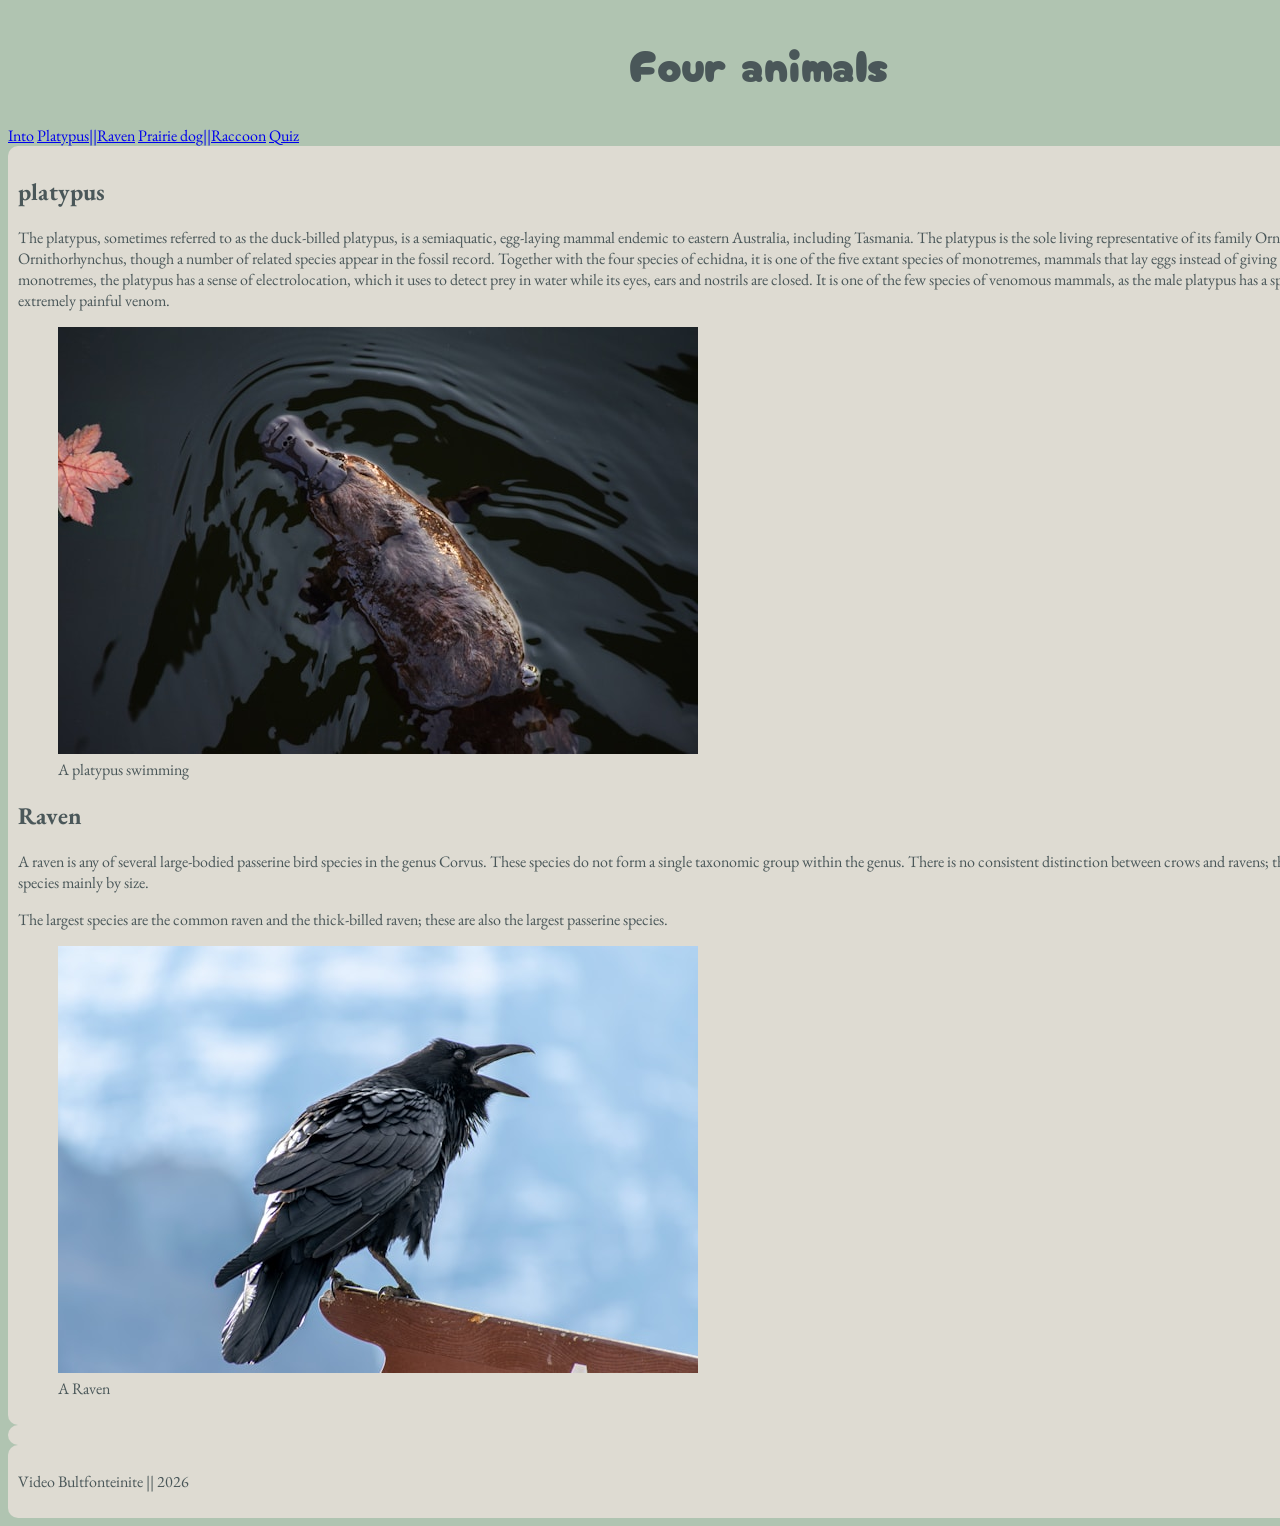
==== sida2.html @ 8d690bf0 "started with Css now" ====
<!DOCTYPE html>
<html lang="en">

<head>
    <meta charset="UTF-8">
    <meta name="viewport" content="width=device-width, initial-scale=1.0">
    <title>Four animals</title>
<link rel="stylesheet" href="style.css">
</head>

<body>
    <div class="container">
        <header class="into">
            <h1>Four animals</h1>
            <nav>
                <a href="./index.html">Into</a>
                <a href="./sida2.html">Platypus||Raven</a>
                <a href="./sida3.html">Prairie dog||Raccoon</a>
                <a href="./sida4.html">Quiz</a>
            </nav>
        </header>
        <main>
            <div class="animal">
            <h2>platypus</h2>
            <div class="text">
            <p>The platypus, sometimes referred to as the duck-billed platypus, is a semiaquatic, egg-laying mammal endemic to eastern Australia, including Tasmania. The platypus is the sole living representative of its family Ornithorhynchidae and genus Ornithorhynchus, though a number of related species appear in the fossil record. Together with the four species of echidna, it is one of the five extant species of monotremes, mammals that lay eggs instead of giving birth to live young. Like other monotremes, the platypus has a sense of electrolocation, which it uses to detect prey in water while its eyes, ears and nostrils are closed. It is one of the few species of venomous mammals, as the male platypus has a spur on each hind foot that delivers an extremely painful venom.</p>
            </div>
            <figure>
                <img src="./bilder/michael-jerrard-Vv019m_ClpY-unsplash.jpg" alt="a picture of a swimming platypus">
                <figcaption>A platypus swimming</figcaption>
            </figure>
            </div>

            <div class="animal">
            <h2>Raven</h2>
            <div class="text">
            <p>A raven is any of several large-bodied passerine bird species in the genus Corvus. These species do not form a single taxonomic group within the genus. There is no consistent distinction between crows and ravens; the two names are assigned to different species mainly by size.</p>
             <p>The largest species are the common raven and the thick-billed raven; these are also the largest passerine species.</p>
            </div>
            <figure>
                <img src="./bilder/anastasiya-dalenka-7iwKvbL3-UE-unsplash.jpg" alt="A raven sitting on wood">
                <figcaption>A Raven</figcaption>
            </figure>
            </div>
        </main>
        <aside >
        
        </aside>
        <footer>
            <p class="name">Video Bultfonteinite || 2026</p>
        </footer>
    </div>
</body>

</html>
---- style.css ----
/* font */
@import url('https://fonts.googleapis.com/css2?family=Cherry+Bomb+One&family=EB+Garamond:ital,wght@0,400..800;1,400..800&display=swap');
/* colours */
:root {
    --cherry-blossom: #edafb8ff;
    --powder-petal: #f7e1d7ff;
    --dust-grey: #dedbd2ff;
    --ash-grey: #b0c4b1ff;
    --iron-grey: #4a5759ff;
}
body{
background-color: var(--ash-grey);
font-family: "EB Garamond", serif;
color: var(--iron-grey);
}
.container{
width: 1500px;
margin: auto;
}
header{
    
}
header h1{
    text-align: center;
      font-family: "Cherry Bomb One", system-ui;
  font-weight: 400;
  font-style: normal;
  font-size: 45px;

}
header nav{

}
main{
background-color: var(--dust-grey);
width: 1500px;
margin: auto;
padding: 10px;
border-radius: 10px;
}

aside{
    background-color: var(--dust-grey);
width: 1500px;
margin: auto;
padding: 10px;
border-radius: 10px;
}
footer{
    background-color: var(--dust-grey);
width: 1500px;
margin: auto;
padding: 10px;
border-radius: 10px;
}
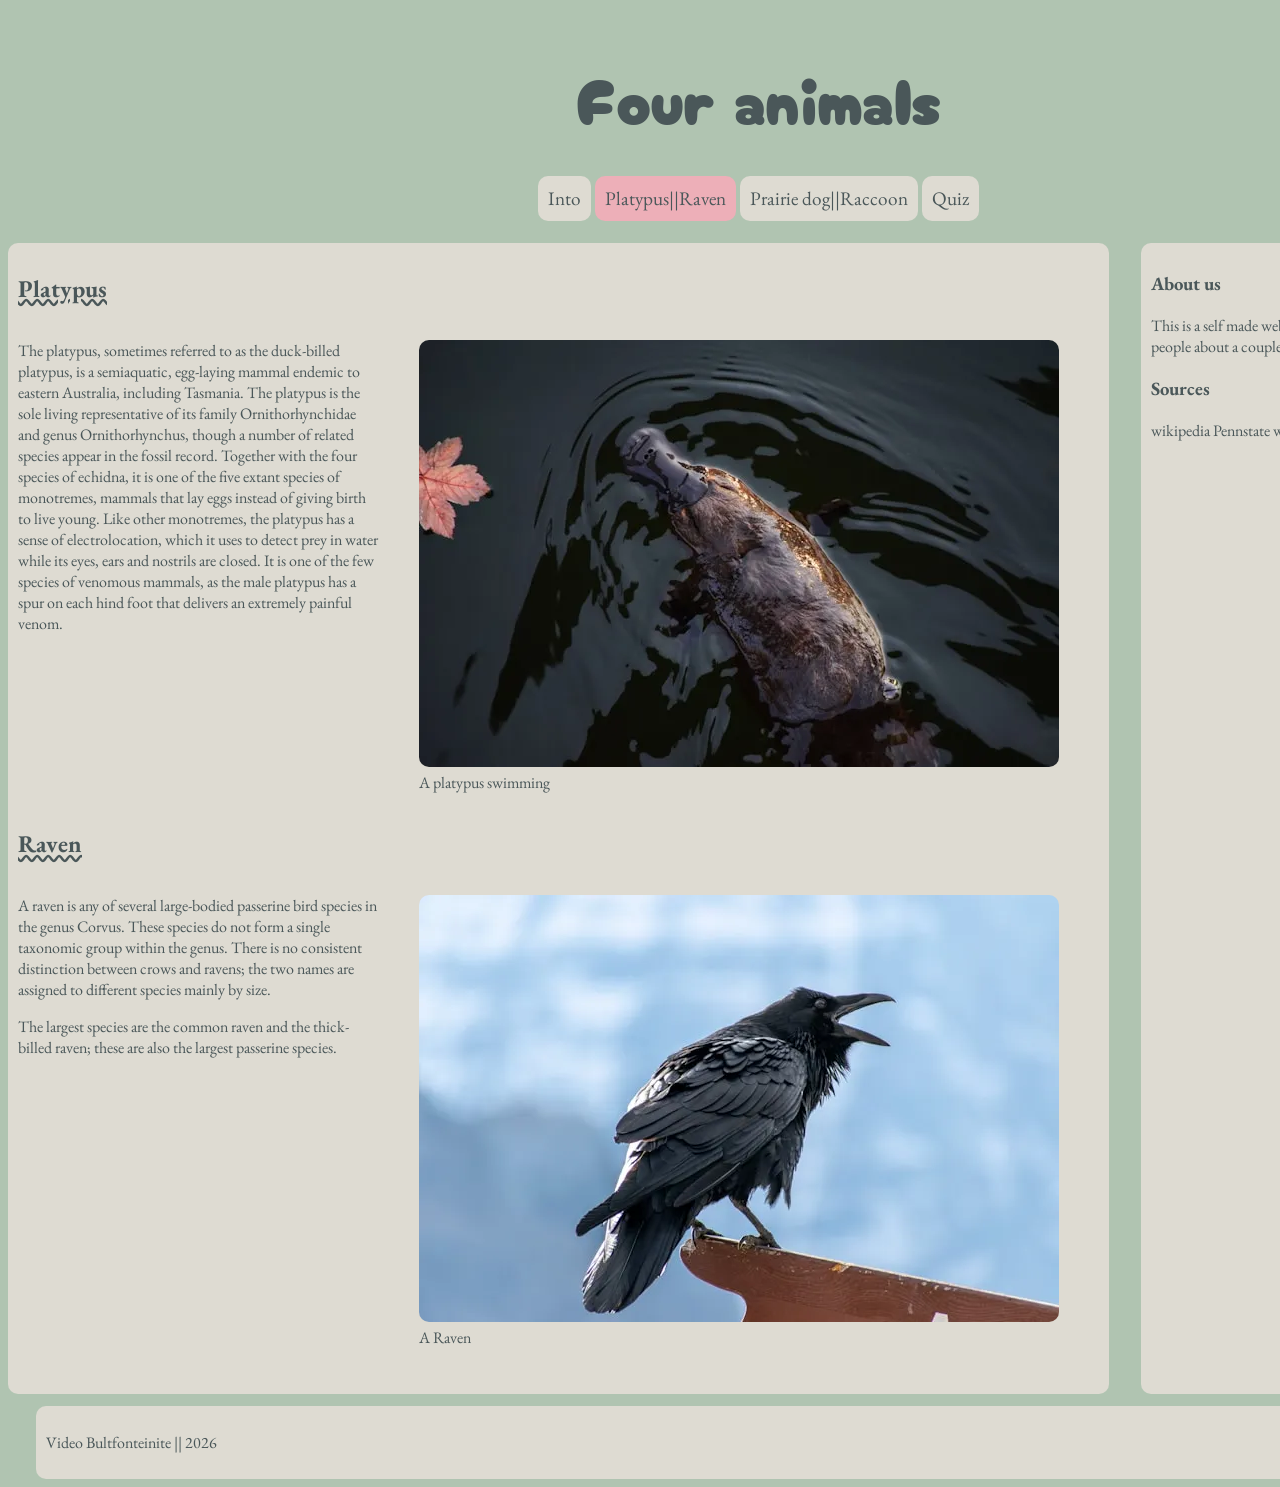
==== commit b58d532c: "har fortsat med css och ändrade bilder till .webp och börjat ändra px till ram" ====
--- a/sida2.html
+++ b/sida2.html
@@ -14,37 +14,46 @@
             <h1>Four animals</h1>
             <nav>
                 <a href="./index.html">Into</a>
-                <a href="./sida2.html">Platypus||Raven</a>
+                <a href="./sida2.html" class="on">Platypus||Raven</a>
                 <a href="./sida3.html">Prairie dog||Raccoon</a>
                 <a href="./sida4.html">Quiz</a>
             </nav>
         </header>
         <main>
+            <h2>Platypus</h2>
             <div class="animal">
-            <h2>platypus</h2>
+            
             <div class="text">
             <p>The platypus, sometimes referred to as the duck-billed platypus, is a semiaquatic, egg-laying mammal endemic to eastern Australia, including Tasmania. The platypus is the sole living representative of its family Ornithorhynchidae and genus Ornithorhynchus, though a number of related species appear in the fossil record. Together with the four species of echidna, it is one of the five extant species of monotremes, mammals that lay eggs instead of giving birth to live young. Like other monotremes, the platypus has a sense of electrolocation, which it uses to detect prey in water while its eyes, ears and nostrils are closed. It is one of the few species of venomous mammals, as the male platypus has a spur on each hind foot that delivers an extremely painful venom.</p>
             </div>
             <figure>
-                <img src="./bilder/michael-jerrard-Vv019m_ClpY-unsplash.jpg" alt="a picture of a swimming platypus">
+                <img src="./bilder/michael-jerrard-Vv019m_ClpY-unsplash.webp" alt="a picture of a swimming platypus">
                 <figcaption>A platypus swimming</figcaption>
             </figure>
             </div>
-
+ <h2>Raven</h2>
             <div class="animal">
-            <h2>Raven</h2>
+           
             <div class="text">
             <p>A raven is any of several large-bodied passerine bird species in the genus Corvus. These species do not form a single taxonomic group within the genus. There is no consistent distinction between crows and ravens; the two names are assigned to different species mainly by size.</p>
              <p>The largest species are the common raven and the thick-billed raven; these are also the largest passerine species.</p>
             </div>
             <figure>
-                <img src="./bilder/anastasiya-dalenka-7iwKvbL3-UE-unsplash.jpg" alt="A raven sitting on wood">
+                <img src="./bilder/anastasiya-dalenka-7iwKvbL3-UE-unsplash.webp" alt="A raven sitting on wood">
                 <figcaption>A Raven</figcaption>
             </figure>
             </div>
         </main>
         <aside >
-        
+                    <h3>About us</h3>
+            <p class="aside">This is a self made webbsite with the purpes to inform people about a couple of animals.</p>
+            <h3>Sources</h3>
+            <p class="aside">
+                <a href="https://en.wikipedia.org/wiki/Vertebrate#:~:text=The%20vertebrates%20make%20up%20the,of%20all%20kinds%2C%20and%20tetrapods.">wikipedia</a>
+                <a href="cosystems.psu.edu/outreach/youth/sftrc/lesson-plans/wildlife/k-5/animal-groups#:~:text=Animals%20can%20be%20divided%20into,birds%2C%20reptiles%2C%20and%20amphibians.">Pennstate</a>
+                <a href="https://www.wikipedia.org/">wikipedia</a>
+
+            </p>
         </aside>
         <footer>
             <p class="name">Video Bultfonteinite || 2026</p>
--- a/style.css
+++ b/style.css
@@ -1,5 +1,6 @@
 /* font */
 @import url('https://fonts.googleapis.com/css2?family=Cherry+Bomb+One&family=EB+Garamond:ital,wght@0,400..800;1,400..800&display=swap');
+
 /* colours */
 :root {
     --cherry-blossom: #edafb8ff;
@@ -8,48 +9,102 @@
     --ash-grey: #b0c4b1ff;
     --iron-grey: #4a5759ff;
 }
-body{
-background-color: var(--ash-grey);
-font-family: "EB Garamond", serif;
-color: var(--iron-grey);
-}
-.container{
-width: 1500px;
-margin: auto;
-}
-header{
-    
-}
-header h1{
-    text-align: center;
-      font-family: "Cherry Bomb One", system-ui;
-  font-weight: 400;
-  font-style: normal;
-  font-size: 45px;
+
+body {
+    background-color: var(--ash-grey);
+    font-family: "EB Garamond", serif;
+    color: var(--iron-grey);
 
 }
-header nav{
+
+.container {
+    width: 1500px;
+    margin: auto;
+    display: grid;
+    grid-template-columns: 3fr 1fr;
+    gap: 2rem;
+    grid-template-areas:
+        "header header"
+        "main aside"
+        "footer footer";
 
 }
-main{
-background-color: var(--dust-grey);
-width: 1500px;
-margin: auto;
-padding: 10px;
-border-radius: 10px;
+/* header */
+header {
+    grid-area: header;
 }
 
-aside{
+header h1 {
+    text-align: center;
+    font-family: "Cherry Bomb One", system-ui;
+    font-weight: 400;
+    font-style: normal;
+    font-size: 4rem;
+
+}
+
+header nav {
+    text-align: center;
+    font-size: 1.2rem; 
+}
+header a{
+    padding: 10px;
+    text-decoration: none;
+    color: var(--iron-grey);
     background-color: var(--dust-grey);
-width: 1500px;
-margin: auto;
-padding: 10px;
+    border-radius: 10px;
+
+}
+header a:hover{
+    background-color: var(--cherry-blossom);
+}
+header a.on{
+    background-color: var(--cherry-blossom);
+}
+/* main for intro page*/
+main {
+    background-color: var(--dust-grey);
+    grid-area: main;
+    margin: auto;
+    padding: 10px;
+    border-radius: 10px;
+    height: 100%;
+}
+/* main page for both animal pages */
+main h2{
+    font-size: 1.5rem;
+    text-decoration: wavy underline;
+}
+main .animal{
+display: flex;
+}
+main .animal figure{
+size: 70%;
+}
+main .animal img{
 border-radius: 10px;
+
 }
-footer{
+/* aside */
+/* umm will have to move due to multiple reasonons */
+aside {
+    grid-area: aside; 
     background-color: var(--dust-grey);
-width: 1500px;
-margin: auto;
-padding: 10px;
-border-radius: 10px;
+    margin: auto;
+    padding: 10px;
+    border-radius: 10px;
+    height: 100%;
+}
+aside p.aside a{
+    text-decoration: none;
+    color: var(--iron-grey);
+}
+/* footer */
+footer {
+    background-color: var(--dust-grey);
+    grid-area: footer;
+    margin: auto;
+    padding: 10px;
+    border-radius: 10px;
+    width: 95%;
 }
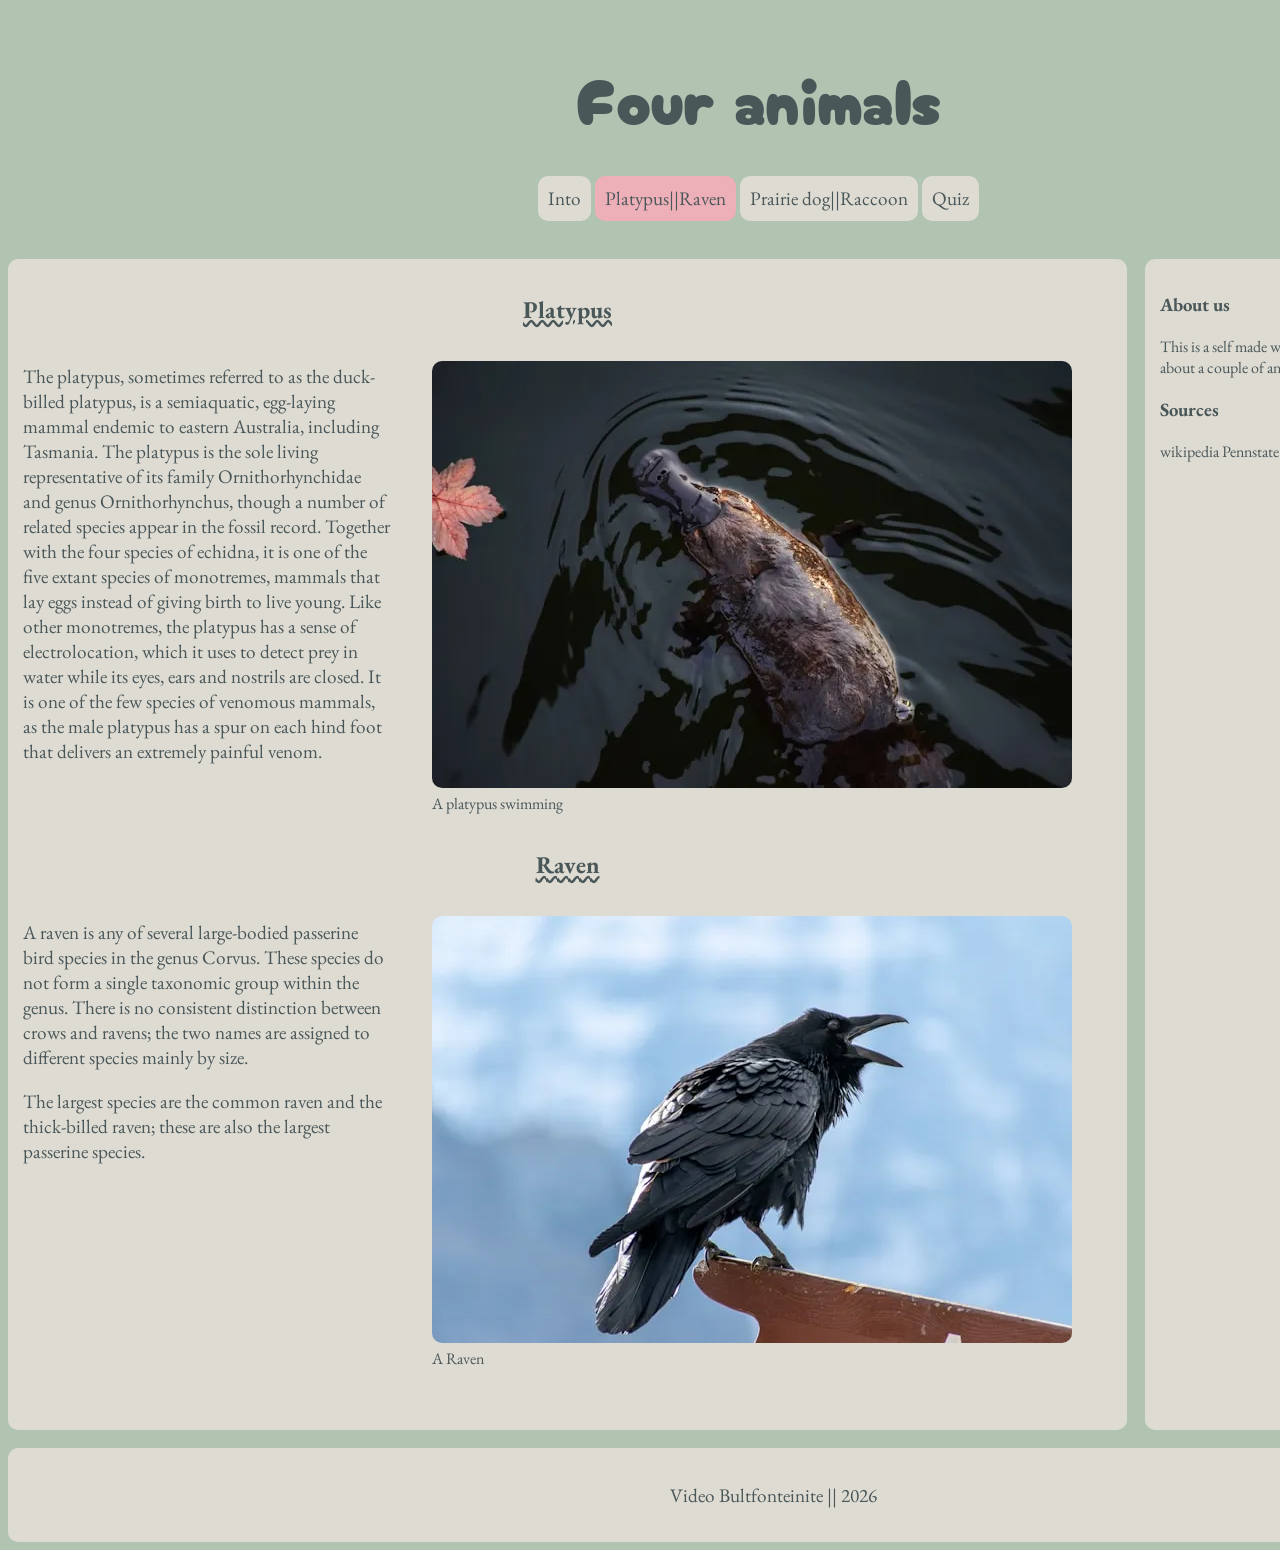
==== commit eac1d0c6: "started working on the quiz, needs to figure out how im going to do the correct answers part. next t" ====
--- a/sida2.html
+++ b/sida2.html
@@ -5,7 +5,7 @@
     <meta charset="UTF-8">
     <meta name="viewport" content="width=device-width, initial-scale=1.0">
     <title>Four animals</title>
-<link rel="stylesheet" href="style.css">
+    <link rel="stylesheet" href="style.css">
 </head>
 
 <body>
@@ -22,35 +22,48 @@
         <main>
             <h2>Platypus</h2>
             <div class="animal">
-            
-            <div class="text">
-            <p>The platypus, sometimes referred to as the duck-billed platypus, is a semiaquatic, egg-laying mammal endemic to eastern Australia, including Tasmania. The platypus is the sole living representative of its family Ornithorhynchidae and genus Ornithorhynchus, though a number of related species appear in the fossil record. Together with the four species of echidna, it is one of the five extant species of monotremes, mammals that lay eggs instead of giving birth to live young. Like other monotremes, the platypus has a sense of electrolocation, which it uses to detect prey in water while its eyes, ears and nostrils are closed. It is one of the few species of venomous mammals, as the male platypus has a spur on each hind foot that delivers an extremely painful venom.</p>
+                <div class="text">
+                    <p>The platypus, sometimes referred to as the duck-billed platypus, is a semiaquatic, egg-laying
+                        mammal endemic to eastern Australia, including Tasmania. The platypus is the sole living
+                        representative of its family Ornithorhynchidae and genus Ornithorhynchus, though a number of
+                        related species appear in the fossil record. Together with the four species of echidna, it is
+                        one of the five extant species of monotremes, mammals that lay eggs instead of giving birth to
+                        live young. Like other monotremes, the platypus has a sense of electrolocation, which it uses to
+                        detect prey in water while its eyes, ears and nostrils are closed. It is one of the few species
+                        of venomous mammals, as the male platypus has a spur on each hind foot that delivers an
+                        extremely painful venom.</p>
+                </div>
+                <figure>
+                    <img src="./bilder/michael-jerrard-Vv019m_ClpY-unsplash.webp"
+                        alt="a picture of a swimming platypus">
+                    <figcaption>A platypus swimming</figcaption>
+                </figure>
             </div>
-            <figure>
-                <img src="./bilder/michael-jerrard-Vv019m_ClpY-unsplash.webp" alt="a picture of a swimming platypus">
-                <figcaption>A platypus swimming</figcaption>
-            </figure>
-            </div>
- <h2>Raven</h2>
+            <h2>Raven</h2>
             <div class="animal">
-           
-            <div class="text">
-            <p>A raven is any of several large-bodied passerine bird species in the genus Corvus. These species do not form a single taxonomic group within the genus. There is no consistent distinction between crows and ravens; the two names are assigned to different species mainly by size.</p>
-             <p>The largest species are the common raven and the thick-billed raven; these are also the largest passerine species.</p>
-            </div>
-            <figure>
-                <img src="./bilder/anastasiya-dalenka-7iwKvbL3-UE-unsplash.webp" alt="A raven sitting on wood">
-                <figcaption>A Raven</figcaption>
-            </figure>
+                <div class="text">
+                    <p>A raven is any of several large-bodied passerine bird species in the genus Corvus. These species
+                        do not form a single taxonomic group within the genus. There is no consistent distinction
+                        between crows and ravens; the two names are assigned to different species mainly by size.</p>
+                    <p>The largest species are the common raven and the thick-billed raven; these are also the largest
+                        passerine species.</p>
+                </div>
+                <figure>
+                    <img src="./bilder/anastasiya-dalenka-7iwKvbL3-UE-unsplash.webp" alt="A raven sitting on wood">
+                    <figcaption>A Raven</figcaption>
+                </figure>
             </div>
         </main>
-        <aside >
-                    <h3>About us</h3>
-            <p class="aside">This is a self made webbsite with the purpes to inform people about a couple of animals.</p>
+        <aside>
+            <h3>About us</h3>
+            <p class="aside">This is a self made webbsite with the purpes to inform people about a couple of animals.
+            </p>
             <h3>Sources</h3>
             <p class="aside">
-                <a href="https://en.wikipedia.org/wiki/Vertebrate#:~:text=The%20vertebrates%20make%20up%20the,of%20all%20kinds%2C%20and%20tetrapods.">wikipedia</a>
-                <a href="cosystems.psu.edu/outreach/youth/sftrc/lesson-plans/wildlife/k-5/animal-groups#:~:text=Animals%20can%20be%20divided%20into,birds%2C%20reptiles%2C%20and%20amphibians.">Pennstate</a>
+                <a
+                    href="https://en.wikipedia.org/wiki/Vertebrate#:~:text=The%20vertebrates%20make%20up%20the,of%20all%20kinds%2C%20and%20tetrapods.">wikipedia</a>
+                <a
+                    href="cosystems.psu.edu/outreach/youth/sftrc/lesson-plans/wildlife/k-5/animal-groups#:~:text=Animals%20can%20be%20divided%20into,birds%2C%20reptiles%2C%20and%20amphibians.">Pennstate</a>
                 <a href="https://www.wikipedia.org/">wikipedia</a>
 
             </p>
--- a/style.css
+++ b/style.css
@@ -22,12 +22,11 @@
     margin: auto;
     display: grid;
     grid-template-columns: 3fr 1fr;
-    gap: 2rem;
+    gap: 3rem;
     grid-template-areas:
         "header header"
         "main aside"
         "footer footer";
-
 }
 /* header */
 header {
@@ -45,7 +44,7 @@
 
 header nav {
     text-align: center;
-    font-size: 1.2rem; 
+    font-size: 1.2rem;
 }
 header a{
     padding: 10px;
@@ -53,10 +52,10 @@
     color: var(--iron-grey);
     background-color: var(--dust-grey);
     border-radius: 10px;
-
 }
 header a:hover{
     background-color: var(--cherry-blossom);
+    padding: 7px;
 }
 header a.on{
     background-color: var(--cherry-blossom);
@@ -66,16 +65,23 @@
     background-color: var(--dust-grey);
     grid-area: main;
     margin: auto;
-    padding: 10px;
+    padding: 15px;
     border-radius: 10px;
     height: 100%;
+    width: 100%;
 }
 /* main page for both animal pages */
 main h2{
     font-size: 1.5rem;
     text-decoration: wavy underline;
+    text-align: center;
 }
-main .animal{
+main p{
+    font-size: 1.2rem;
+}
+/* For the animal pages aka page 1 and 2 */
+main .animal{ 
+    /* This will cover pages 2-4 */
 display: flex;
 }
 main .animal figure{
@@ -83,7 +89,16 @@
 }
 main .animal img{
 border-radius: 10px;
-
+}
+/* for the quiz aka page 4 */
+main button{
+    margin-left: 10px;
+    padding: 5px;
+    height: 2rem;
+    margin-top: 15px;
+    background: var(--cherry-blossom);
+    border-radius: 5px;
+    border: var(--iron-grey) solid 2px;
 }
 /* aside */
 /* umm will have to move due to multiple reasonons */
@@ -91,9 +106,10 @@
     grid-area: aside; 
     background-color: var(--dust-grey);
     margin: auto;
-    padding: 10px;
+    padding: 15px;
     border-radius: 10px;
     height: 100%;
+    width: 100%;
 }
 aside p.aside a{
     text-decoration: none;
@@ -104,7 +120,11 @@
     background-color: var(--dust-grey);
     grid-area: footer;
     margin: auto;
-    padding: 10px;
+    padding: 15px;
     border-radius: 10px;
-    width: 95%;
+    width: 100%;
+}
+footer .name{
+    text-align: center;
+    font-size: 1.2rem;
 }
